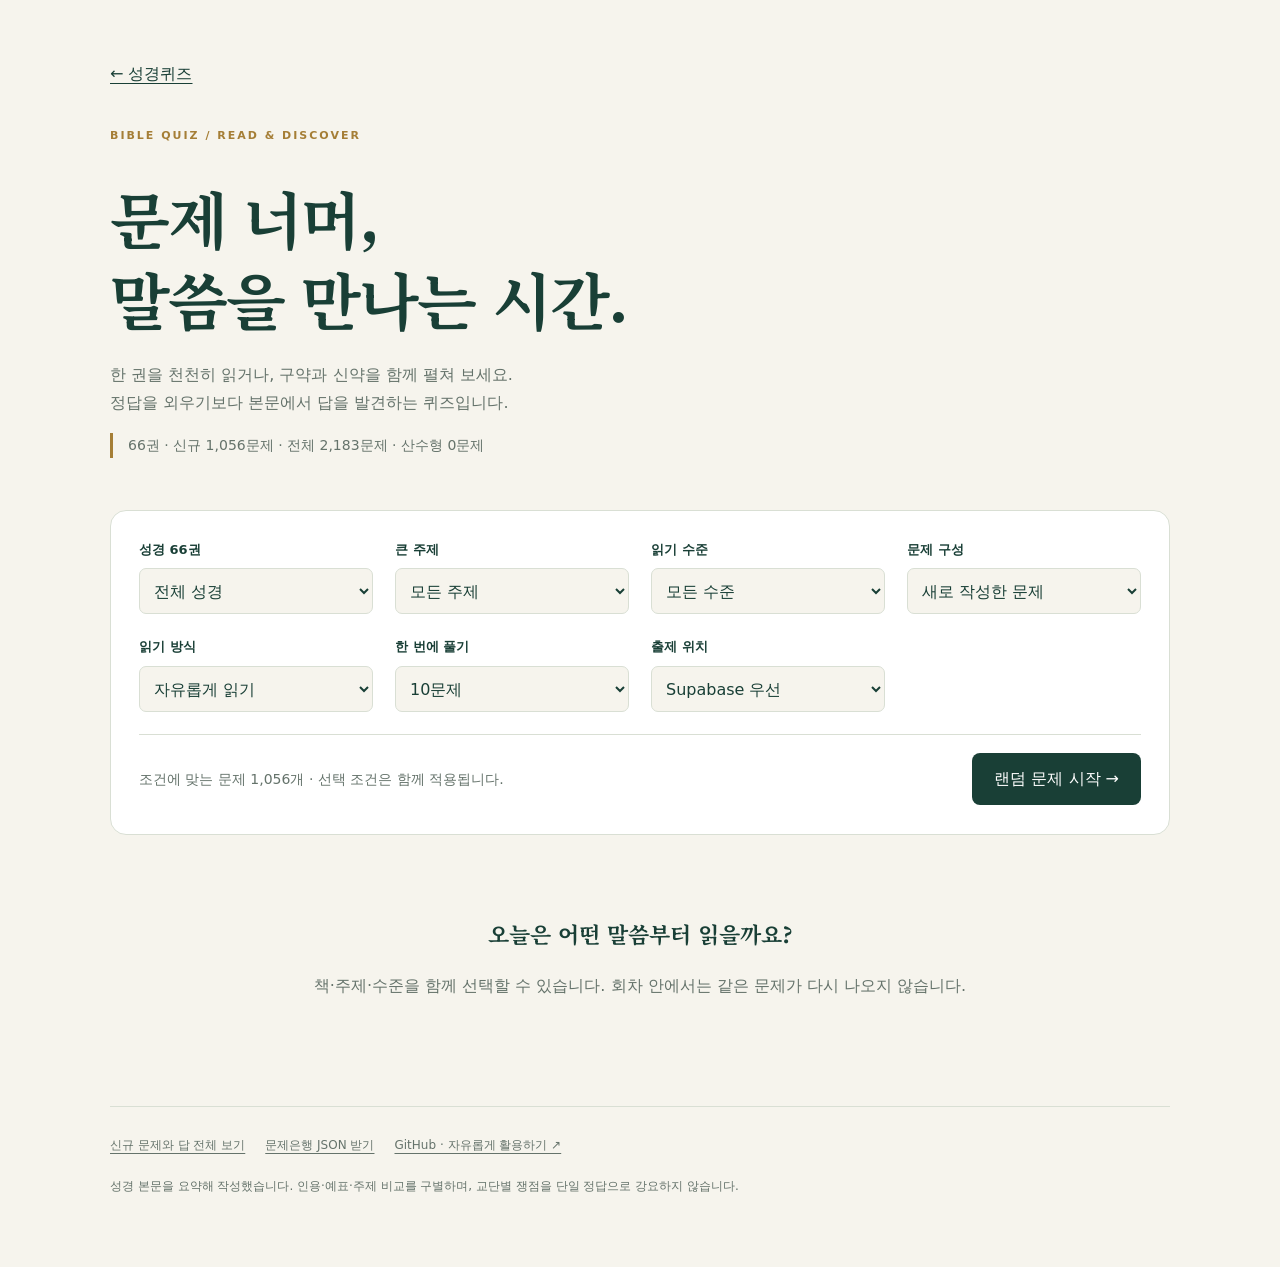
==== reading-bank.html @ aae6d95d "Add 1,056 new Korean Bible reading questions and Supabase quiz bank Publish 2,183 total questions wi" ====
<!doctype html>
<html lang="ko"><head><meta charset="utf-8"><meta name="viewport" content="width=device-width, initial-scale=1"><title>말씀을 잇다 · 성경 읽기 문제은행</title><link rel="stylesheet" href="reading-bank.css"></head>
<body><div class="wrap"><header><a class="back" href="index.html">← 성경퀴즈</a><span class="mark">BIBLE QUIZ / READ & DISCOVER</span><h1>문제 너머,<br>말씀을 만나는 시간.</h1><p>한 권을 천천히 읽거나, 구약과 신약을 함께 펼쳐 보세요.<br>정답을 외우기보다 본문에서 답을 발견하는 퀴즈입니다.</p><p id="summary" class="stats"></p></header>
<main><section class="filters" aria-label="문제 선택"><div class="field"><label for="book">성경 66권</label><select id="book"><option value="">전체 성경</option></select></div><div class="field"><label for="theme">큰 주제</label><select id="theme"><option value="">모든 주제</option></select></div><div class="field"><label for="difficulty">읽기 수준</label><select id="difficulty"><option value="">모든 수준</option><option value="easy">초급 · 본문 관찰</option><option value="medium">중급 · 내용 이해</option><option value="hard">고급 · 본문 연결</option></select></div><div class="field"><label for="origin">문제 구성</label><select id="origin"><option value="new">새로 작성한 문제</option><option value="">전체 문제은행</option><option value="legacy_curated">기존 문제 복습</option></select></div>
<div class="field"><label for="mode">읽기 방식</label><select id="mode"><option value="all">자유롭게 읽기</option><option value="mcheyne">맥체인 날짜별 읽기</option></select></div><div class="field" id="dateField" hidden><label for="date">읽을 날짜</label><input type="date" id="date"><small>2월 29일은 2월 28일 복습</small></div><div class="field"><label for="count">한 번에 풀기</label><select id="count"><option value="5">5문제</option><option value="10" selected>10문제</option><option value="20">20문제</option></select></div><div class="field"><label for="source">출제 위치</label><select id="source"><option value="online">Supabase 우선</option><option value="local">로컬 문제은행</option></select></div>
<div class="filter-footer"><p id="pool" role="status"></p><button id="start" class="primary">랜덤 문제 시작 →</button></div></section>
<section id="daily" class="daily" hidden><h2>오늘 펼칠 네 본문</h2><div id="dailyReadings"></div><p>날짜의 읽기 범위와 겹치는 문항을 고릅니다. 연결 문제는 다른 날짜의 본문도 함께 읽습니다.</p></section>
<p id="status" role="status" aria-live="polite"></p>
<section id="card" class="card" hidden aria-label="현재 문제"><div class="card-top"><span id="badge"></span><span id="progress"></span></div><p id="connection" class="connection"></p><h2 id="prompt" tabindex="-1"></h2><div id="references" class="references"></div><p class="hint">본문을 먼저 읽고, 자신의 말로 답해 보세요.</p><div id="choices" class="choices"></div><textarea id="thought" rows="3" aria-label="내가 생각한 답" placeholder="생각한 답을 적어 보세요. 이 내용은 서버에 전송되지 않습니다."></textarea><button id="reveal" class="primary">정답과 연결 해설 보기</button><div id="answer" class="answer" hidden><p class="eyebrow">본문에서 찾은 답</p><h3 id="answerText"></h3><p id="explanation"></p><p class="hint">표현이 달라도 핵심 뜻이 같으면 됩니다. 서술형은 자동 채점하지 않습니다.</p></div><button id="next" class="next" hidden>다음 문제 →</button></section>
<section id="empty" class="empty"><h2>오늘은 어떤 말씀부터 읽을까요?</h2><p>책·주제·수준을 함께 선택할 수 있습니다. 회차 안에서는 같은 문제가 다시 나오지 않습니다.</p></section>
<footer><a href="NEW_QUESTIONS_KO.md">신규 문제와 답 전체 보기</a><a href="bank.json" download>문제은행 JSON 받기</a><a href="https://github.com/juinmanin/bible-quiz-bank" target="_blank" rel="noopener noreferrer">GitHub · 자유롭게 활용하기 ↗</a><p>성경 본문을 요약해 작성했습니다. 인용·예표·주제 비교를 구별하며, 교단별 쟁점을 단일 정답으로 강요하지 않습니다.</p></footer></main></div><script src="readingBank.generated.js"></script><script src="reading-bank-core.js"></script><script src="reading-bank-config.js"></script><script src="reading-bank-ui.js"></script></body></html>
---- reading-bank.css ----
@import url('https://fonts.googleapis.com/css2?family=Noto+Serif+KR:wght@500;700&display=swap');
:root{color-scheme:light;--ink:#193f36;--paper:#f6f4ed;--muted:#65736b;--line:#d9dfd4;--gold:#a57e36}*{box-sizing:border-box}body{margin:0;background:var(--paper);color:var(--ink);font:16px/1.75 system-ui,sans-serif}.wrap{max-width:1120px;margin:auto;padding:38px 30px}header{padding:22px 0 38px;position:relative}h1,h2,h3{font-family:'Noto Serif KR',Georgia,serif}h1{font-size:clamp(34px,5vw,62px);letter-spacing:-2px;line-height:1.3;margin:30px 0 22px}header p{color:var(--muted)}.back{display:block;margin-bottom:32px}.mark,.eyebrow{font-size:11px;letter-spacing:2px;color:var(--gold);font-weight:700}.stats{font-size:14px;border-left:3px solid var(--gold);padding-left:15px}a{color:inherit;text-underline-offset:4px}button,input,select,textarea{font:inherit}button{cursor:pointer;border:0;border-radius:8px;padding:12px 22px}button:disabled{opacity:.5;cursor:wait}.primary{background:var(--ink);color:#fff}.filters{display:grid;grid-template-columns:repeat(4,minmax(0,1fr));gap:22px;padding:28px;background:#fff;border:1px solid var(--line);border-radius:16px}.field label{display:block;font-size:13px;font-weight:700;margin-bottom:7px}.field select,.field input{width:100%;border:1px solid var(--line);background:var(--paper);color:var(--ink);padding:10px;border-radius:7px;min-height:46px}.field small{font-size:11px;color:var(--muted)}.filter-footer{grid-column:1/-1;display:flex;justify-content:space-between;align-items:center;border-top:1px solid var(--line);padding-top:18px;gap:15px}#pool,#status{font-size:14px;color:var(--muted)}.daily{padding:22px 28px;border-bottom:1px solid var(--line)}.daily h2{font-size:19px}.daily a{display:inline-block;margin-right:20px}.daily p{font-size:13px;color:var(--muted)}.card{background:#fff;padding:38px 44px;border-radius:16px;border:1px solid var(--line);box-shadow:0 10px 30px #193f3606}.card-top{display:flex;justify-content:space-between;font-size:13px;color:var(--muted)}.connection{color:var(--gold);font-size:12px}.card h2{font-size:clamp(22px,3vw,30px);line-height:1.7;margin:18px 0}.references{display:flex;gap:10px;flex-wrap:wrap}.references a{background:#edf3ed;padding:5px 12px;border-radius:5px;font-size:13px}.hint{color:var(--muted);font-size:13px}textarea{width:100%;border:1px solid var(--line);border-radius:8px;resize:vertical;margin:10px 0 20px;padding:12px;color:var(--ink)}.choices{display:grid;grid-template-columns:1fr 1fr;gap:10px;margin:16px 0}.choices:empty{display:none}.choices button{background:var(--paper);border:1px solid var(--line);text-align:left}.choices button[aria-pressed=true]{border-color:var(--ink);background:#e2eee4}.answer{border-top:1px solid var(--line);margin-top:25px;padding-top:20px}.answer h3{font-size:23px}.next{display:block;margin:20px 0 0 auto;background:#edf3ed;color:var(--ink)}[hidden]{display:none!important}.empty{text-align:center;padding:48px 20px;color:var(--muted)}.empty h2{font-size:22px;color:var(--ink)}footer{margin-top:42px;border-top:1px solid var(--line);padding:20px 0;font-size:12px;color:var(--muted)}footer a{display:inline-block;margin:8px 20px 8px 0}button:focus-visible,a:focus-visible,select:focus-visible,textarea:focus-visible{outline:3px solid var(--gold);outline-offset:3px}@media(max-width:700px){.wrap{padding:20px 16px}.filters{grid-template-columns:1fr 1fr;padding:20px;gap:14px}.card{padding:24px}.choices{grid-template-columns:1fr}.filter-footer{align-items:stretch;flex-direction:column}header{padding-top:10px}.back{margin-bottom:24px}}
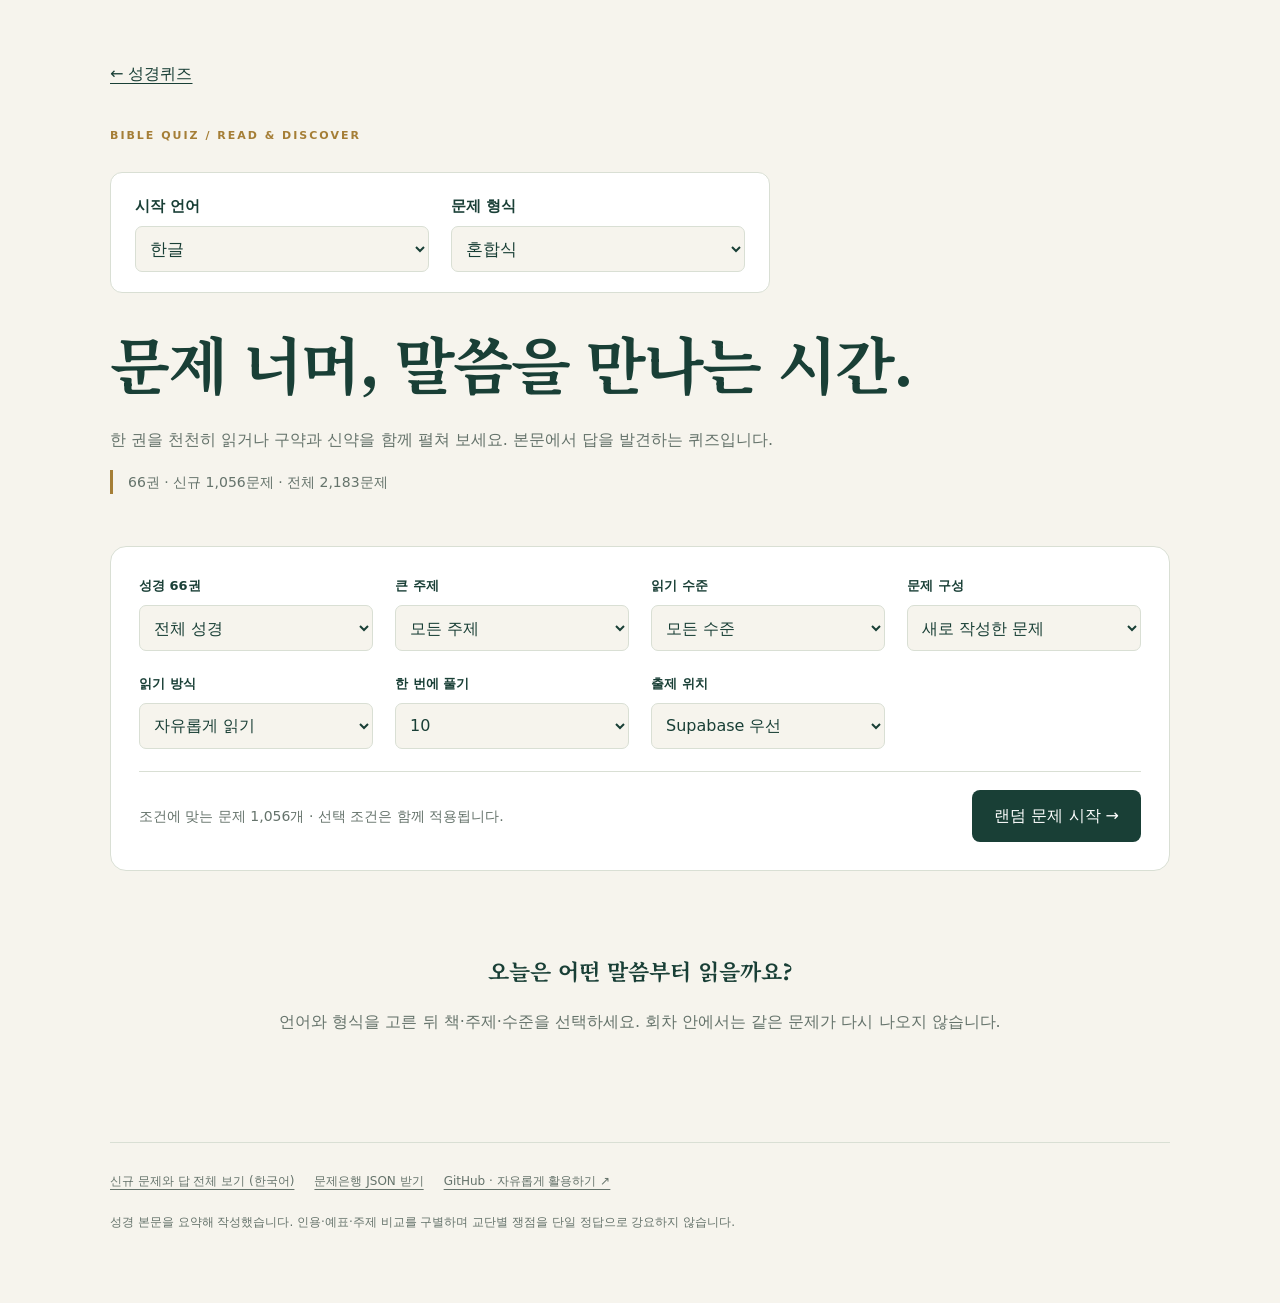
==== commit 671b6122: "Add Korean, English and Malay quiz modes Add startup language and multiple-choice, written-answer, a" ====
--- a/reading-bank.html
+++ b/reading-bank.html
@@ -1,11 +1,24 @@
 <!doctype html>
 <html lang="ko"><head><meta charset="utf-8"><meta name="viewport" content="width=device-width, initial-scale=1"><title>말씀을 잇다 · 성경 읽기 문제은행</title><link rel="stylesheet" href="reading-bank.css"></head>
-<body><div class="wrap"><header><a class="back" href="index.html">← 성경퀴즈</a><span class="mark">BIBLE QUIZ / READ & DISCOVER</span><h1>문제 너머,<br>말씀을 만나는 시간.</h1><p>한 권을 천천히 읽거나, 구약과 신약을 함께 펼쳐 보세요.<br>정답을 외우기보다 본문에서 답을 발견하는 퀴즈입니다.</p><p id="summary" class="stats"></p></header>
-<main><section class="filters" aria-label="문제 선택"><div class="field"><label for="book">성경 66권</label><select id="book"><option value="">전체 성경</option></select></div><div class="field"><label for="theme">큰 주제</label><select id="theme"><option value="">모든 주제</option></select></div><div class="field"><label for="difficulty">읽기 수준</label><select id="difficulty"><option value="">모든 수준</option><option value="easy">초급 · 본문 관찰</option><option value="medium">중급 · 내용 이해</option><option value="hard">고급 · 본문 연결</option></select></div><div class="field"><label for="origin">문제 구성</label><select id="origin"><option value="new">새로 작성한 문제</option><option value="">전체 문제은행</option><option value="legacy_curated">기존 문제 복습</option></select></div>
-<div class="field"><label for="mode">읽기 방식</label><select id="mode"><option value="all">자유롭게 읽기</option><option value="mcheyne">맥체인 날짜별 읽기</option></select></div><div class="field" id="dateField" hidden><label for="date">읽을 날짜</label><input type="date" id="date"><small>2월 29일은 2월 28일 복습</small></div><div class="field"><label for="count">한 번에 풀기</label><select id="count"><option value="5">5문제</option><option value="10" selected>10문제</option><option value="20">20문제</option></select></div><div class="field"><label for="source">출제 위치</label><select id="source"><option value="online">Supabase 우선</option><option value="local">로컬 문제은행</option></select></div>
-<div class="filter-footer"><p id="pool" role="status"></p><button id="start" class="primary">랜덤 문제 시작 →</button></div></section>
-<section id="daily" class="daily" hidden><h2>오늘 펼칠 네 본문</h2><div id="dailyReadings"></div><p>날짜의 읽기 범위와 겹치는 문항을 고릅니다. 연결 문제는 다른 날짜의 본문도 함께 읽습니다.</p></section>
-<p id="status" role="status" aria-live="polite"></p>
-<section id="card" class="card" hidden aria-label="현재 문제"><div class="card-top"><span id="badge"></span><span id="progress"></span></div><p id="connection" class="connection"></p><h2 id="prompt" tabindex="-1"></h2><div id="references" class="references"></div><p class="hint">본문을 먼저 읽고, 자신의 말로 답해 보세요.</p><div id="choices" class="choices"></div><textarea id="thought" rows="3" aria-label="내가 생각한 답" placeholder="생각한 답을 적어 보세요. 이 내용은 서버에 전송되지 않습니다."></textarea><button id="reveal" class="primary">정답과 연결 해설 보기</button><div id="answer" class="answer" hidden><p class="eyebrow">본문에서 찾은 답</p><h3 id="answerText"></h3><p id="explanation"></p><p class="hint">표현이 달라도 핵심 뜻이 같으면 됩니다. 서술형은 자동 채점하지 않습니다.</p></div><button id="next" class="next" hidden>다음 문제 →</button></section>
-<section id="empty" class="empty"><h2>오늘은 어떤 말씀부터 읽을까요?</h2><p>책·주제·수준을 함께 선택할 수 있습니다. 회차 안에서는 같은 문제가 다시 나오지 않습니다.</p></section>
-<footer><a href="NEW_QUESTIONS_KO.md">신규 문제와 답 전체 보기</a><a href="bank.json" download>문제은행 JSON 받기</a><a href="https://github.com/juinmanin/bible-quiz-bank" target="_blank" rel="noopener noreferrer">GitHub · 자유롭게 활용하기 ↗</a><p>성경 본문을 요약해 작성했습니다. 인용·예표·주제 비교를 구별하며, 교단별 쟁점을 단일 정답으로 강요하지 않습니다.</p></footer></main></div><script src="readingBank.generated.js"></script><script src="reading-bank-core.js"></script><script src="reading-bank-config.js"></script><script src="reading-bank-ui.js"></script></body></html>
+<body><div class="wrap"><header><a class="back" href="index.html" data-i18n="back">← 성경퀴즈</a><span class="mark">BIBLE QUIZ / READ & DISCOVER</span>
+<section class="startup" aria-label="Language and question format">
+<div class="field"><label for="language" data-i18n="language">시작 언어</label><select id="language"><option value="ko">한글</option><option value="en">English</option><option value="ms">Bahasa Melayu</option></select></div>
+<div class="field"><label for="format" data-i18n="format">문제 형식</label><select id="format"><option value="multiple_choice" data-i18n="multiple_choice">객관식</option><option value="short_answer" data-i18n="short_answer">주관식</option><option value="mixed" selected data-i18n="mixed">혼합식</option></select></div>
+</section>
+<h1 data-i18n="heading">문제 너머, 말씀을 만나는 시간.</h1><p data-i18n="intro"></p><p id="summary" class="stats"></p></header>
+<main><section class="filters" aria-label="Question filters">
+<div class="field"><label for="book" data-i18n="book"></label><select id="book"><option value="" data-i18n="allBooks"></option></select></div>
+<div class="field"><label for="theme" data-i18n="theme"></label><select id="theme"><option value="" data-i18n="allThemes"></option></select></div>
+<div class="field"><label for="difficulty" data-i18n="difficulty"></label><select id="difficulty"><option value="" data-i18n="allLevels"></option><option value="easy" data-i18n="easy"></option><option value="medium" data-i18n="medium"></option><option value="hard" data-i18n="hard"></option></select></div>
+<div class="field"><label for="origin" data-i18n="origin"></label><select id="origin"><option value="new" data-i18n="newOnly"></option><option value="" data-i18n="allBank"></option><option value="legacy_curated" data-i18n="legacy"></option></select></div>
+<div class="field"><label for="mode" data-i18n="mode"></label><select id="mode"><option value="all" data-i18n="free"></option><option value="mcheyne" data-i18n="mcheyne"></option></select></div>
+<div class="field" id="dateField" hidden><label for="date" data-i18n="date"></label><input type="date" id="date"><small data-i18n="leap"></small></div>
+<div class="field"><label for="count" data-i18n="count"></label><select id="count"><option value="5">5</option><option value="10" selected>10</option><option value="20">20</option></select></div>
+<div class="field"><label for="source" data-i18n="source"></label><select id="source"><option value="online" data-i18n="online"></option><option value="local" data-i18n="local"></option></select></div>
+<div class="filter-footer"><p id="pool" role="status"></p><button id="start" class="primary" data-i18n="start"></button></div></section>
+<section id="daily" class="daily" hidden><h2 data-i18n="daily"></h2><div id="dailyReadings"></div><p data-i18n="dailyHint"></p></section>
+<p id="status" role="status" aria-live="polite"></p><p id="formatNotice" class="hint" hidden data-i18n="mixedNotice"></p>
+<section id="card" class="card" hidden aria-label="Current question"><div class="card-top"><span id="badge"></span><span id="progress"></span></div><p id="connection" class="connection"></p><h2 id="prompt" tabindex="-1"></h2><div id="references" class="references"></div><p id="questionHint" class="hint"></p><div id="choices" class="choices"></div><textarea id="thought" rows="3"></textarea><button id="reveal" class="primary" data-i18n="reveal"></button><p id="feedback" role="status" aria-live="polite"></p><div id="answer" class="answer" hidden><p class="eyebrow" data-i18n="answerHeading"></p><h3 id="answerText"></h3><p id="explanation"></p><p id="selfCheck" class="hint" data-i18n="selfCheck"></p></div><button id="next" class="next" hidden data-i18n="next"></button></section>
+<section id="empty" class="empty"><h2 data-i18n="emptyTitle"></h2><p data-i18n="emptyHint"></p></section>
+<footer><a href="NEW_QUESTIONS_KO.md" data-i18n="downloadQuestions"></a><a href="bank.json" download data-i18n="downloadJSON"></a><a href="https://github.com/juinmanin/bible-quiz-bank" target="_blank" rel="noopener noreferrer" data-i18n="github"></a><p data-i18n="footer"></p><p id="translationNote" data-i18n="translationNote" hidden></p></footer></main></div>
+<script src="readingBank.generated.js"></script><script src="reading-bank-core.js"></script><script src="reading-bank-i18n.js"></script><script src="reading-bank-translations.generated.js"></script><script src="reading-bank-config.js"></script><script src="reading-bank-ui.js"></script></body></html>
--- a/reading-bank.css
+++ b/reading-bank.css
@@ -1,2 +1,3 @@
 @import url('https://fonts.googleapis.com/css2?family=Noto+Serif+KR:wght@500;700&display=swap');
 :root{color-scheme:light;--ink:#193f36;--paper:#f6f4ed;--muted:#65736b;--line:#d9dfd4;--gold:#a57e36}*{box-sizing:border-box}body{margin:0;background:var(--paper);color:var(--ink);font:16px/1.75 system-ui,sans-serif}.wrap{max-width:1120px;margin:auto;padding:38px 30px}header{padding:22px 0 38px;position:relative}h1,h2,h3{font-family:'Noto Serif KR',Georgia,serif}h1{font-size:clamp(34px,5vw,62px);letter-spacing:-2px;line-height:1.3;margin:30px 0 22px}header p{color:var(--muted)}.back{display:block;margin-bottom:32px}.mark,.eyebrow{font-size:11px;letter-spacing:2px;color:var(--gold);font-weight:700}.stats{font-size:14px;border-left:3px solid var(--gold);padding-left:15px}a{color:inherit;text-underline-offset:4px}button,input,select,textarea{font:inherit}button{cursor:pointer;border:0;border-radius:8px;padding:12px 22px}button:disabled{opacity:.5;cursor:wait}.primary{background:var(--ink);color:#fff}.filters{display:grid;grid-template-columns:repeat(4,minmax(0,1fr));gap:22px;padding:28px;background:#fff;border:1px solid var(--line);border-radius:16px}.field label{display:block;font-size:13px;font-weight:700;margin-bottom:7px}.field select,.field input{width:100%;border:1px solid var(--line);background:var(--paper);color:var(--ink);padding:10px;border-radius:7px;min-height:46px}.field small{font-size:11px;color:var(--muted)}.filter-footer{grid-column:1/-1;display:flex;justify-content:space-between;align-items:center;border-top:1px solid var(--line);padding-top:18px;gap:15px}#pool,#status{font-size:14px;color:var(--muted)}.daily{padding:22px 28px;border-bottom:1px solid var(--line)}.daily h2{font-size:19px}.daily a{display:inline-block;margin-right:20px}.daily p{font-size:13px;color:var(--muted)}.card{background:#fff;padding:38px 44px;border-radius:16px;border:1px solid var(--line);box-shadow:0 10px 30px #193f3606}.card-top{display:flex;justify-content:space-between;font-size:13px;color:var(--muted)}.connection{color:var(--gold);font-size:12px}.card h2{font-size:clamp(22px,3vw,30px);line-height:1.7;margin:18px 0}.references{display:flex;gap:10px;flex-wrap:wrap}.references a{background:#edf3ed;padding:5px 12px;border-radius:5px;font-size:13px}.hint{color:var(--muted);font-size:13px}textarea{width:100%;border:1px solid var(--line);border-radius:8px;resize:vertical;margin:10px 0 20px;padding:12px;color:var(--ink)}.choices{display:grid;grid-template-columns:1fr 1fr;gap:10px;margin:16px 0}.choices:empty{display:none}.choices button{background:var(--paper);border:1px solid var(--line);text-align:left}.choices button[aria-pressed=true]{border-color:var(--ink);background:#e2eee4}.answer{border-top:1px solid var(--line);margin-top:25px;padding-top:20px}.answer h3{font-size:23px}.next{display:block;margin:20px 0 0 auto;background:#edf3ed;color:var(--ink)}[hidden]{display:none!important}.empty{text-align:center;padding:48px 20px;color:var(--muted)}.empty h2{font-size:22px;color:var(--ink)}footer{margin-top:42px;border-top:1px solid var(--line);padding:20px 0;font-size:12px;color:var(--muted)}footer a{display:inline-block;margin:8px 20px 8px 0}button:focus-visible,a:focus-visible,select:focus-visible,textarea:focus-visible{outline:3px solid var(--gold);outline-offset:3px}@media(max-width:700px){.wrap{padding:20px 16px}.filters{grid-template-columns:1fr 1fr;padding:20px;gap:14px}.card{padding:24px}.choices{grid-template-columns:1fr}.filter-footer{align-items:stretch;flex-direction:column}header{padding-top:10px}.back{margin-bottom:24px}}
+.startup{display:grid;grid-template-columns:1fr 1fr;gap:22px;max-width:660px;margin:24px 0;padding:20px 24px;background:#fff;border:1px solid var(--line);border-radius:12px}.startup label{font-size:15px}.startup select{font-size:17px}#feedback{font-size:14px;font-weight:600}.choices button:disabled{cursor:default;opacity:1}html[lang=en] h1,html[lang=ms] h1{letter-spacing:-1px}@media(max-width:420px){.startup{grid-template-columns:1fr;gap:12px;padding:16px}}
